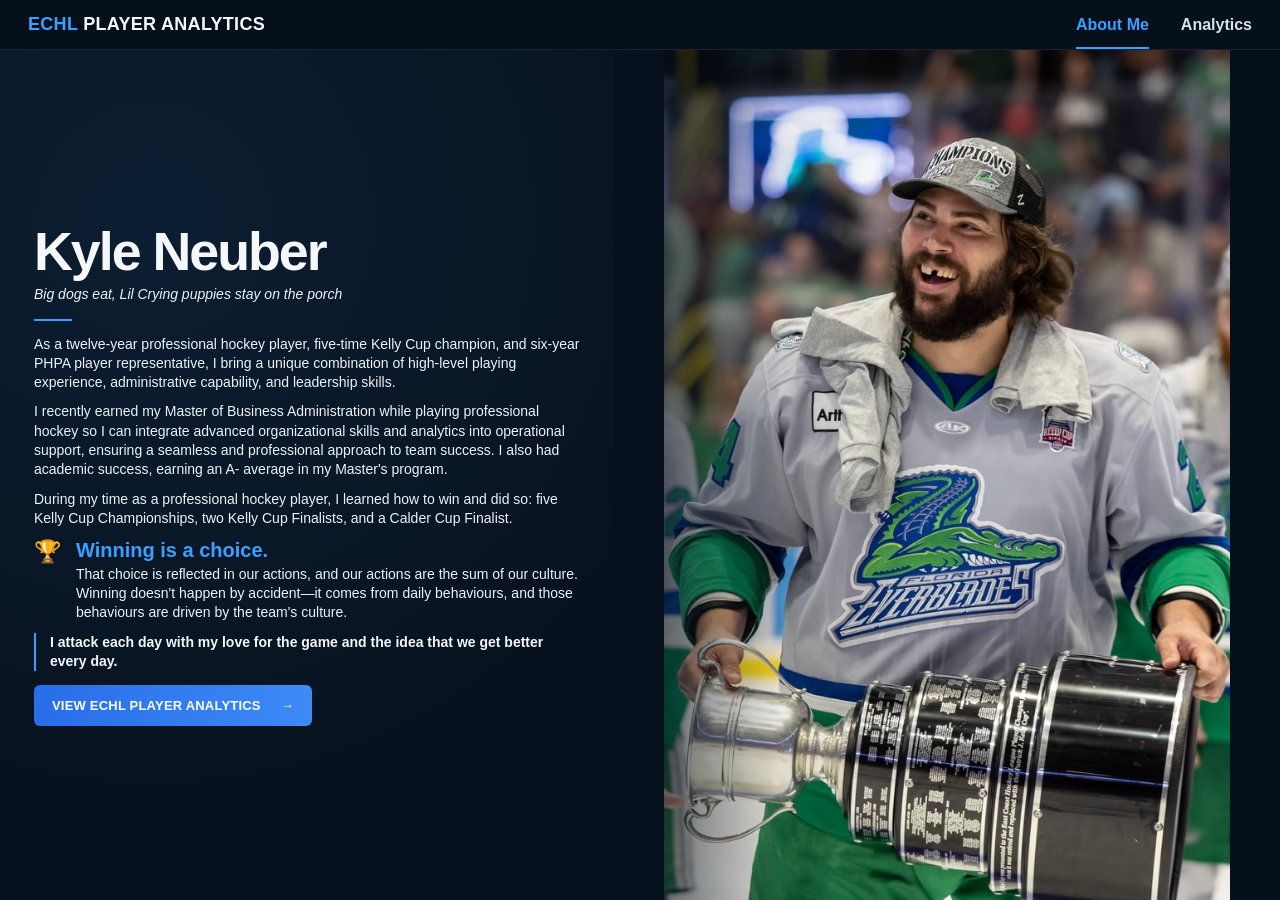
==== index.html @ 5680060b "Add files via upload" ====
<!doctype html>
<html lang="en">
<head>
  <meta charset="utf-8">
  <meta name="viewport" content="width=device-width,initial-scale=1">
  <meta name="description" content="Kyle Neuber — professional hockey player, leader, MBA graduate, and hockey analytics portfolio.">
  <title>Kyle Neuber | Hockey Analytics</title>
  <link rel="stylesheet" href="./style.css?v=6">
</head>
<body class="home-body">
  <header class="home-nav">
    <a class="brand" href="./index.html">ECHL <span>PLAYER ANALYTICS</span></a>
    <nav class="top-nav">
      <a class="active" href="./index.html">About Me</a>
      <a href="./analytics.html">Analytics</a>
    </nav>
  </header>

  <main class="about-hero">
    <section class="about-copy">
      <h1>Kyle Neuber</h1>
      <p class="motto">Big dogs eat, Lil Crying puppies stay on the porch</p>
      <div class="accent-rule"></div>

      <p>As a twelve-year professional hockey player, five-time Kelly Cup champion, and six-year PHPA player representative, I bring a unique combination of high-level playing experience, administrative capability, and leadership skills.</p>

      <p>I recently earned my Master of Business Administration while playing professional hockey so I can integrate advanced organizational skills and analytics into operational support, ensuring a seamless and professional approach to team success. I also had academic success, earning an A- average in my Master's program.</p>

      <p>During my time as a professional hockey player, I learned how to win and did so: five Kelly Cup Championships, two Kelly Cup Finalists, and a Calder Cup Finalist.</p>

      <div class="winning-block">
        <div class="trophy-icon">🏆</div>
        <div>
          <h2>Winning is a choice.</h2>
          <p>That choice is reflected in our actions, and our actions are the sum of our culture. Winning doesn't happen by accident—it comes from daily behaviours, and those behaviours are driven by the team's culture.</p>
        </div>
      </div>

      <blockquote>I attack each day with my love for the game and the idea that we get better every day.</blockquote>

      <a class="cta" href="./analytics.html">VIEW ECHL PLAYER ANALYTICS <span>→</span></a>
    </section>

    <section class="about-photo" aria-label="Kyle Neuber holding the Kelly Cup">
      <img src="./kyle-kelly-cup.jpg?v=4" alt="Kyle Neuber holding the Kelly Cup after a championship">
    </section>
  </main>
</body>
</html>
---- style.css ----
:root{
  --bg:#07111d;
  --bg2:#0a1422;
  --card:#111c2c;
  --card2:#0c1725;
  --line:#22344b;
  --text:#f5f7fb;
  --muted:#a9b6c7;
  --accent:#3aa0ff;
  --accent2:#286de9;
}
*{box-sizing:border-box}
html{scroll-behavior:smooth}
body{
  margin:0;
  background:linear-gradient(180deg,#06101b,#0b1421);
  color:var(--text);
  font-family:Inter,Segoe UI,Arial,sans-serif;
}
a{color:inherit}
.brand{font-weight:900;letter-spacing:.3px;text-decoration:none;color:var(--accent);font-size:18px}
.brand span{color:var(--text)}
.top-nav{display:flex;gap:32px}
.top-nav a{color:#d8e0eb;text-decoration:none;font-weight:700;padding:20px 0 16px;border-bottom:2px solid transparent}
.top-nav a.active,.top-nav a:hover{color:var(--accent);border-color:var(--accent)}
.home-nav{
  height:58px;padding:0 30px;display:flex;align-items:center;justify-content:space-between;
  border-bottom:1px solid rgba(255,255,255,.08);background:#06101b;position:relative;z-index:5
}

/* ABOUT / LANDING PAGE */
.home-body{min-height:100vh;background:#06101b}
.about-hero{
  min-height:calc(100vh - 58px);
  display:grid;grid-template-columns:minmax(430px,46%) minmax(0,54%);
  background:radial-gradient(circle at 12% 20%,#0c1e32 0,#07111d 48%,#06101b 100%);
}
.about-copy{
  padding:58px 38px 40px 38px;max-width:600px;align-self:center;
  position:relative;z-index:2
}
.about-copy h1{font-size:clamp(48px,6vw,74px);line-height:.95;margin:0 0 14px;letter-spacing:-2px}
.motto{margin:0;color:#c3cad5;font-style:italic;font-size:20px}
.accent-rule{width:38px;height:2px;background:var(--accent);margin:24px 0}
.about-copy>p{font-size:16px;line-height:1.55;color:#eef2f8;margin:0 0 18px}
.winning-block{display:grid;grid-template-columns:40px 1fr;gap:14px;margin:20px 0}
.trophy-icon{font-size:28px;color:var(--accent)}
.winning-block h2{margin:0 0 6px;color:var(--accent);font-size:24px}
.winning-block p{margin:0;color:#eef2f8;line-height:1.5}
blockquote{
  margin:20px 0 24px;padding:0 0 0 14px;border-left:2px solid var(--accent);
  font-size:17px;font-weight:800;line-height:1.5
}
.cta{
  display:inline-flex;align-items:center;gap:20px;text-decoration:none;background:linear-gradient(90deg,var(--accent2),#3d8af7);
  color:white;font-weight:900;padding:17px 22px;border-radius:6px;letter-spacing:.2px
}
.cta:hover{filter:brightness(1.08)}
.about-photo{position:relative;min-height:calc(100vh - 58px);overflow:hidden}
.about-photo:before{
  content:"";position:absolute;inset:0;z-index:1;
  background:linear-gradient(90deg,#07111d 0%,rgba(7,17,29,.58) 8%,rgba(7,17,29,.08) 25%,rgba(7,17,29,0) 48%)
}
.about-photo img{
  width:100%;height:100%;object-fit:cover;object-position:center 27%;display:block;
}

/* ANALYTICS PAGE */
.wrap{max-width:1180px;margin:auto;padding:26px 20px 70px}
.analytics-wrap{padding-top:0}
.site-header.compact{
  margin:0 -20px 22px;padding:0 20px;height:58px;display:flex;align-items:center;justify-content:space-between;
  border-bottom:1px solid rgba(255,255,255,.08)
}
.page-title{display:flex;justify-content:space-between;gap:24px;align-items:flex-end;margin-bottom:16px}
.page-title h1{font-size:42px;margin:4px 0 6px}
.back-link{color:var(--muted);text-decoration:none}
.eyebrow{font-size:12px;font-weight:900;letter-spacing:1.6px;color:var(--accent);margin:0}
.sub,.note,.chart-note{color:var(--muted)}
.card{background:rgba(17,28,44,.96);border:1px solid var(--line);border-radius:12px;padding:18px;margin:14px 0}
.controls{display:flex;gap:16px}
.controls label{font-size:11px;font-weight:900;color:var(--muted);display:flex;flex-direction:column;gap:7px}
.player-search{flex:1}
select,input{background:#081321;border:1px solid #31465f;color:white;border-radius:7px;padding:11px 12px;font-size:16px;width:100%}
.hero{display:flex;justify-content:space-between;align-items:center;gap:25px}
.hero h2{font-size:34px;margin:5px 0}
.stats{display:grid;grid-template-columns:repeat(5,minmax(90px,1fr));gap:10px}
.stats div{background:#0b1625;border:1px solid var(--line);padding:12px;border-radius:8px}
.stats span{display:block;color:var(--muted);font-size:10px;font-weight:900}
.stats strong{font-size:21px}
.section-head{display:flex;justify-content:space-between;align-items:end;gap:20px}
.section-head h3{font-size:22px;margin:4px 0}
.chart-wrap{height:390px;margin-top:18px}
.chart-note{font-size:12px}
.table-wrap{overflow:auto;margin-top:14px}
table{width:100%;border-collapse:collapse;min-width:760px}
th,td{padding:10px 12px;border-bottom:1px solid var(--line);text-align:left}
th{color:var(--muted);font-size:11px;text-transform:uppercase;letter-spacing:.7px}
td:nth-child(n+3){font-variant-numeric:tabular-nums}
.category-start td{border-top:2px solid #3b4f69}
.pct{display:flex;align-items:center;gap:9px}
.bar{width:95px;height:7px;background:#243247;border-radius:99px;overflow:hidden}
.bar i{display:block;height:100%;background:var(--accent)}
.info-grid{display:grid;grid-template-columns:minmax(220px,.7fr) minmax(0,1.8fr);gap:28px}
.info-copy p{margin:0 0 12px;line-height:1.55;color:var(--muted)}
.info-copy strong{color:var(--text)}
footer{display:flex;justify-content:space-between;color:#71839b;font-size:12px;padding:18px 4px}

@media(max-width:900px){
  .about-hero{grid-template-columns:1fr}
  .about-copy{max-width:none;padding:42px 24px 36px}
  .about-photo{min-height:70vh}
  .about-photo:before{background:linear-gradient(180deg,#07111d 0%,rgba(7,17,29,.25) 18%,rgba(7,17,29,0) 50%)}
}
@media(max-width:760px){
  .home-nav{padding:0 18px}
  .top-nav{gap:18px}
  .brand{font-size:15px}
  .about-copy h1{font-size:48px}
  .motto{font-size:17px}
  .page-title,.hero{display:block}
  .stats{grid-template-columns:repeat(2,1fr);margin-top:18px}
  .controls{flex-direction:column}
  .section-head{display:block}
  .chart-wrap{height:470px}
  .info-grid{grid-template-columns:1fr}
}

/* v4 */
img{max-width:100%}.about-copy p{overflow-wrap:anywhere}


/* v5 — compact one-screen About page */
@media (min-width: 901px) and (min-height: 700px) {
  .home-nav{
    height:50px;
    padding:0 28px;
  }
  .home-nav .top-nav a{
    padding:16px 0 13px;
  }
  .about-hero{
    height:calc(100vh - 50px);
    min-height:0;
    grid-template-columns:minmax(500px,48%) minmax(0,52%);
    overflow:hidden;
  }
  .about-copy{
    padding:24px 34px 22px;
    max-width:680px;
    align-self:center;
  }
  .about-copy h1{
    font-size:clamp(44px,4.2vw,62px);
    margin-bottom:8px;
  }
  .motto{
    font-size:16px;
  }
  .accent-rule{
    margin:14px 0;
  }
  .about-copy>p{
    font-size:14px;
    line-height:1.38;
    margin-bottom:10px;
  }
  .winning-block{
    grid-template-columns:32px 1fr;
    gap:10px;
    margin:11px 0;
  }
  .trophy-icon{
    font-size:22px;
  }
  .winning-block h2{
    font-size:20px;
    margin-bottom:3px;
  }
  .winning-block p{
    font-size:14px;
    line-height:1.35;
  }
  blockquote{
    margin:11px 0 14px;
    font-size:14px;
    line-height:1.35;
  }
  .cta{
    padding:13px 18px;
    font-size:13px;
  }
  .about-photo{
    min-height:0;
    height:100%;
  }
  .about-photo img{
    height:100%;
    object-position:center 28%;
  }
}

/* v6 — show the full championship photo on the About page */
@media (min-width: 901px) {
  .about-photo{
    display:flex;
    align-items:center;
    justify-content:center;
    background:#06101b;
  }
  .about-photo img{
    width:100%;
    height:100%;
    object-fit:contain;
    object-position:center center;
  }
  .about-photo:before{
    pointer-events:none;
  }
}
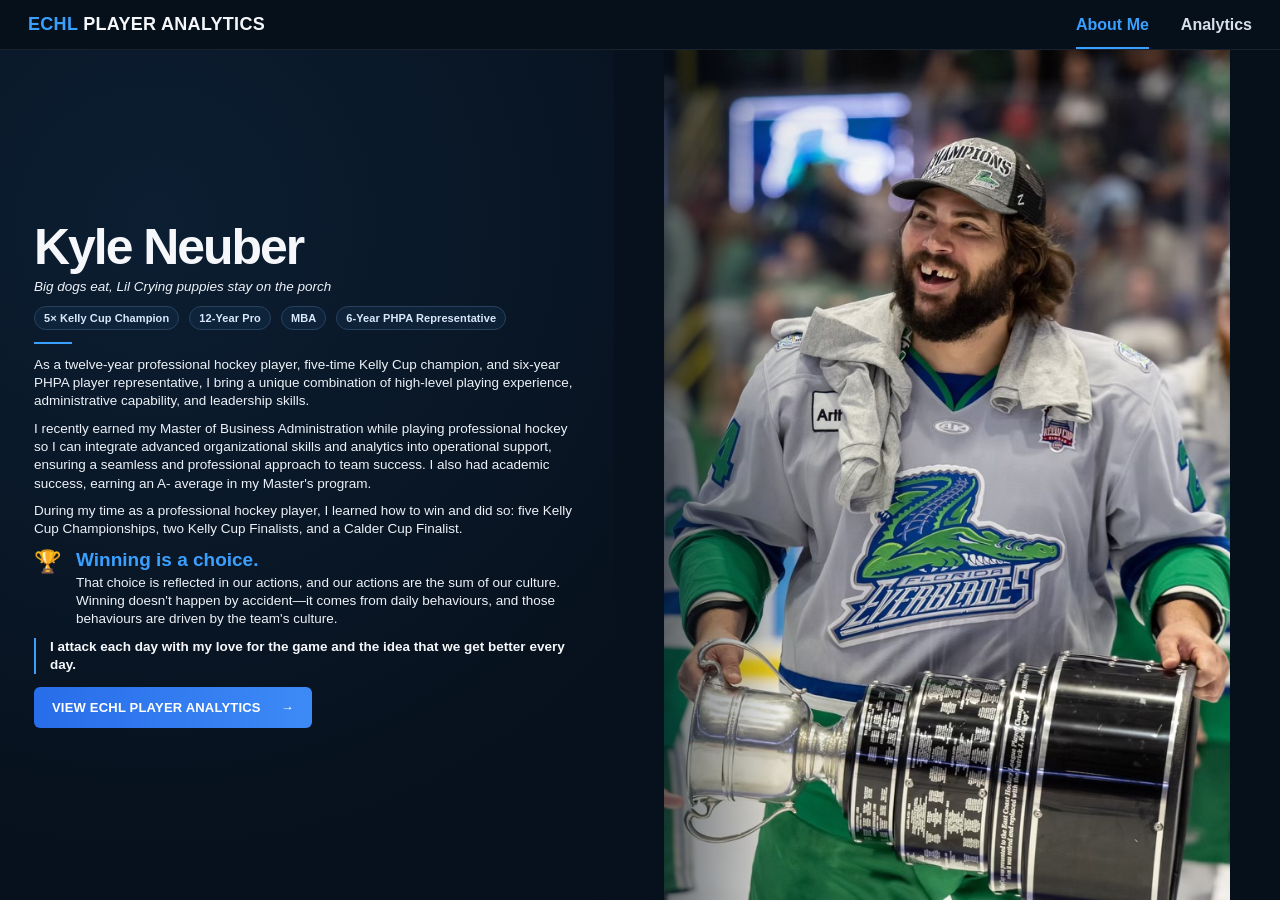
==== commit f32746a9: "Add files via upload" ====
--- a/index.html
+++ b/index.html
@@ -5,7 +5,7 @@
   <meta name="viewport" content="width=device-width,initial-scale=1">
   <meta name="description" content="Kyle Neuber — professional hockey player, leader, MBA graduate, and hockey analytics portfolio.">
   <title>Kyle Neuber | Hockey Analytics</title>
-  <link rel="stylesheet" href="./style.css?v=6">
+  <link rel="stylesheet" href="./style.css?v=7">
 </head>
 <body class="home-body">
   <header class="home-nav">
@@ -20,6 +20,13 @@
     <section class="about-copy">
       <h1>Kyle Neuber</h1>
       <p class="motto">Big dogs eat, Lil Crying puppies stay on the porch</p>
+
+      <div class="achievement-strip">
+        <span>5× Kelly Cup Champion</span>
+        <span>12-Year Pro</span>
+        <span>MBA</span>
+        <span>6-Year PHPA Representative</span>
+      </div>
       <div class="accent-rule"></div>
 
       <p>As a twelve-year professional hockey player, five-time Kelly Cup champion, and six-year PHPA player representative, I bring a unique combination of high-level playing experience, administrative capability, and leadership skills.</p>
--- a/style.css
+++ b/style.css
@@ -219,3 +219,64 @@
     pointer-events:none;
   }
 }
+
+/* v7 — About page typography polish and achievement strip */
+.achievement-strip{
+  display:flex;
+  flex-wrap:wrap;
+  gap:8px 10px;
+  margin:10px 0 2px;
+}
+.achievement-strip span{
+  display:inline-flex;
+  align-items:center;
+  min-height:28px;
+  padding:6px 10px;
+  border:1px solid #28415e;
+  border-radius:999px;
+  background:rgba(20,48,76,.42);
+  color:#d9e9fb;
+  font-size:12px;
+  font-weight:800;
+  letter-spacing:.1px;
+}
+@media (min-width: 901px) and (min-height: 700px){
+  .about-copy h1{
+    font-size:clamp(40px,3.9vw,56px);
+    margin-bottom:7px;
+  }
+  .motto{
+    font-size:15px;
+  }
+  .achievement-strip{
+    margin:9px 0 1px;
+  }
+  .achievement-strip span{
+    min-height:24px;
+    padding:5px 9px;
+    font-size:11px;
+  }
+  .accent-rule{
+    margin:12px 0;
+  }
+  .about-copy>p{
+    font-size:13.5px;
+    line-height:1.36;
+    margin-bottom:9px;
+  }
+  .winning-block{
+    margin:10px 0;
+  }
+  .winning-block h2{
+    font-size:19px;
+  }
+  .winning-block p{
+    font-size:13.5px;
+    line-height:1.34;
+  }
+  blockquote{
+    margin:10px 0 13px;
+    font-size:13.5px;
+    line-height:1.34;
+  }
+}
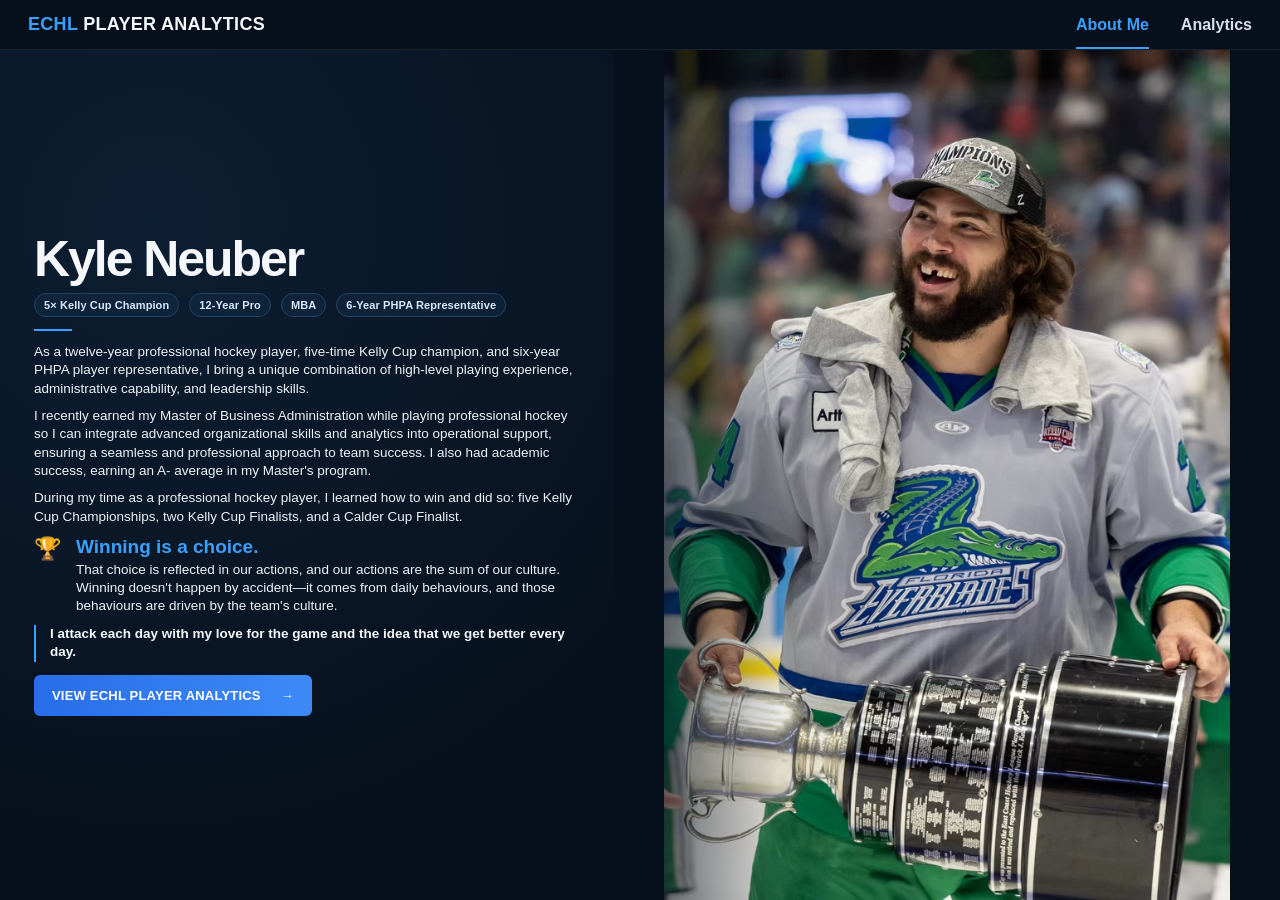
==== commit 2e9bf57a: "Add files via upload" ====
--- a/index.html
+++ b/index.html
@@ -19,9 +19,7 @@
   <main class="about-hero">
     <section class="about-copy">
       <h1>Kyle Neuber</h1>
-      <p class="motto">Big dogs eat, Lil Crying puppies stay on the porch</p>
-
-      <div class="achievement-strip">
+<div class="achievement-strip">
         <span>5× Kelly Cup Champion</span>
         <span>12-Year Pro</span>
         <span>MBA</span>
--- a/style.css
+++ b/style.css
@@ -280,3 +280,128 @@
     line-height:1.34;
   }
 }
+
+/* v8 — traditional season stats */
+.season-stats strong{font-variant-numeric:tabular-nums}.season-stats div{min-width:86px}
+
+/* v9 — ordered report + quick profile polish */
+.season-stats{
+  align-items:stretch;
+}
+.season-stats div{
+  text-align:center;
+}
+
+/* v10 — five-metric percentile snapshot */
+.chart-wrap{height:330px}
+@media(max-width:760px){.chart-wrap{height:380px}}
+
+/* v11 — square percentile cards + global player search */
+.percentile-grid{
+  display:grid;
+  grid-template-columns:repeat(5,minmax(120px,1fr));
+  gap:18px;
+  padding:18px 4px 10px;
+}
+.percentile-card{
+  min-width:0;
+  text-align:center;
+}
+.percentile-card-label{
+  min-height:42px;
+  display:flex;
+  align-items:flex-end;
+  justify-content:center;
+  padding:0 4px 9px;
+  color:#dbe6f4;
+  font-size:15px;
+  font-weight:700;
+}
+.percentile-card-box{
+  aspect-ratio:1/1;
+  max-width:155px;
+  margin:0 auto;
+  display:flex;
+  align-items:center;
+  justify-content:center;
+  border-radius:9px;
+  border:1px solid #315476;
+  background:#1d5d8d;
+  box-shadow:inset 0 0 0 1px rgba(255,255,255,.03);
+  color:#fff;
+  font-size:clamp(32px,3.2vw,52px);
+  font-weight:900;
+  letter-spacing:-1.5px;
+  font-variant-numeric:tabular-nums;
+}
+@media(max-width:900px){
+  .percentile-grid{grid-template-columns:repeat(3,1fr)}
+}
+@media(max-width:560px){
+  .percentile-grid{grid-template-columns:repeat(2,1fr);gap:12px}
+  .percentile-card-label{font-size:13px}
+}
+
+/* v12 — force square percentile card layout */
+#profileChart,.chart-wrap{display:none!important}
+.percentile-grid{
+  display:grid!important;
+  grid-template-columns:repeat(5,minmax(120px,1fr));
+  gap:18px;
+  padding:20px 4px 12px;
+}
+.percentile-card{text-align:center}
+.percentile-card-label{
+  min-height:38px;
+  display:flex;
+  align-items:flex-end;
+  justify-content:center;
+  padding-bottom:9px;
+  font-size:15px;
+  font-weight:800;
+  color:#dbe6f4;
+}
+.percentile-card-box{
+  width:min(100%,150px);
+  aspect-ratio:1/1;
+  margin:0 auto;
+  display:flex;
+  align-items:center;
+  justify-content:center;
+  border-radius:10px;
+  background:#1d5d8d;
+  border:1px solid #3b6d95;
+  color:#fff;
+  font-size:46px;
+  font-weight:900;
+}
+@media(max-width:900px){.percentile-grid{grid-template-columns:repeat(3,1fr)}}
+@media(max-width:560px){.percentile-grid{grid-template-columns:repeat(2,1fr)}}
+
+/* v13 — seven-metric player impact snapshot */
+.percentile-grid{
+  grid-template-columns:repeat(7,minmax(105px,1fr))!important;
+  gap:14px!important;
+}
+.percentile-card-box{
+  max-width:135px;
+}
+.percentile-card-label{
+  font-size:14px;
+}
+@media(max-width:1100px){
+  .percentile-grid{grid-template-columns:repeat(4,1fr)!important}
+}
+@media(max-width:760px){
+  .percentile-grid{grid-template-columns:repeat(2,1fr)!important}
+}
+
+/* v14 — percentile performance colors */
+.percentile-card-box.below-midpoint{
+  background:#7b3138;
+  border-color:#a9575e;
+}
+.percentile-card-box.at-or-above-midpoint{
+  background:#1d5d8d;
+  border-color:#3b6d95;
+}
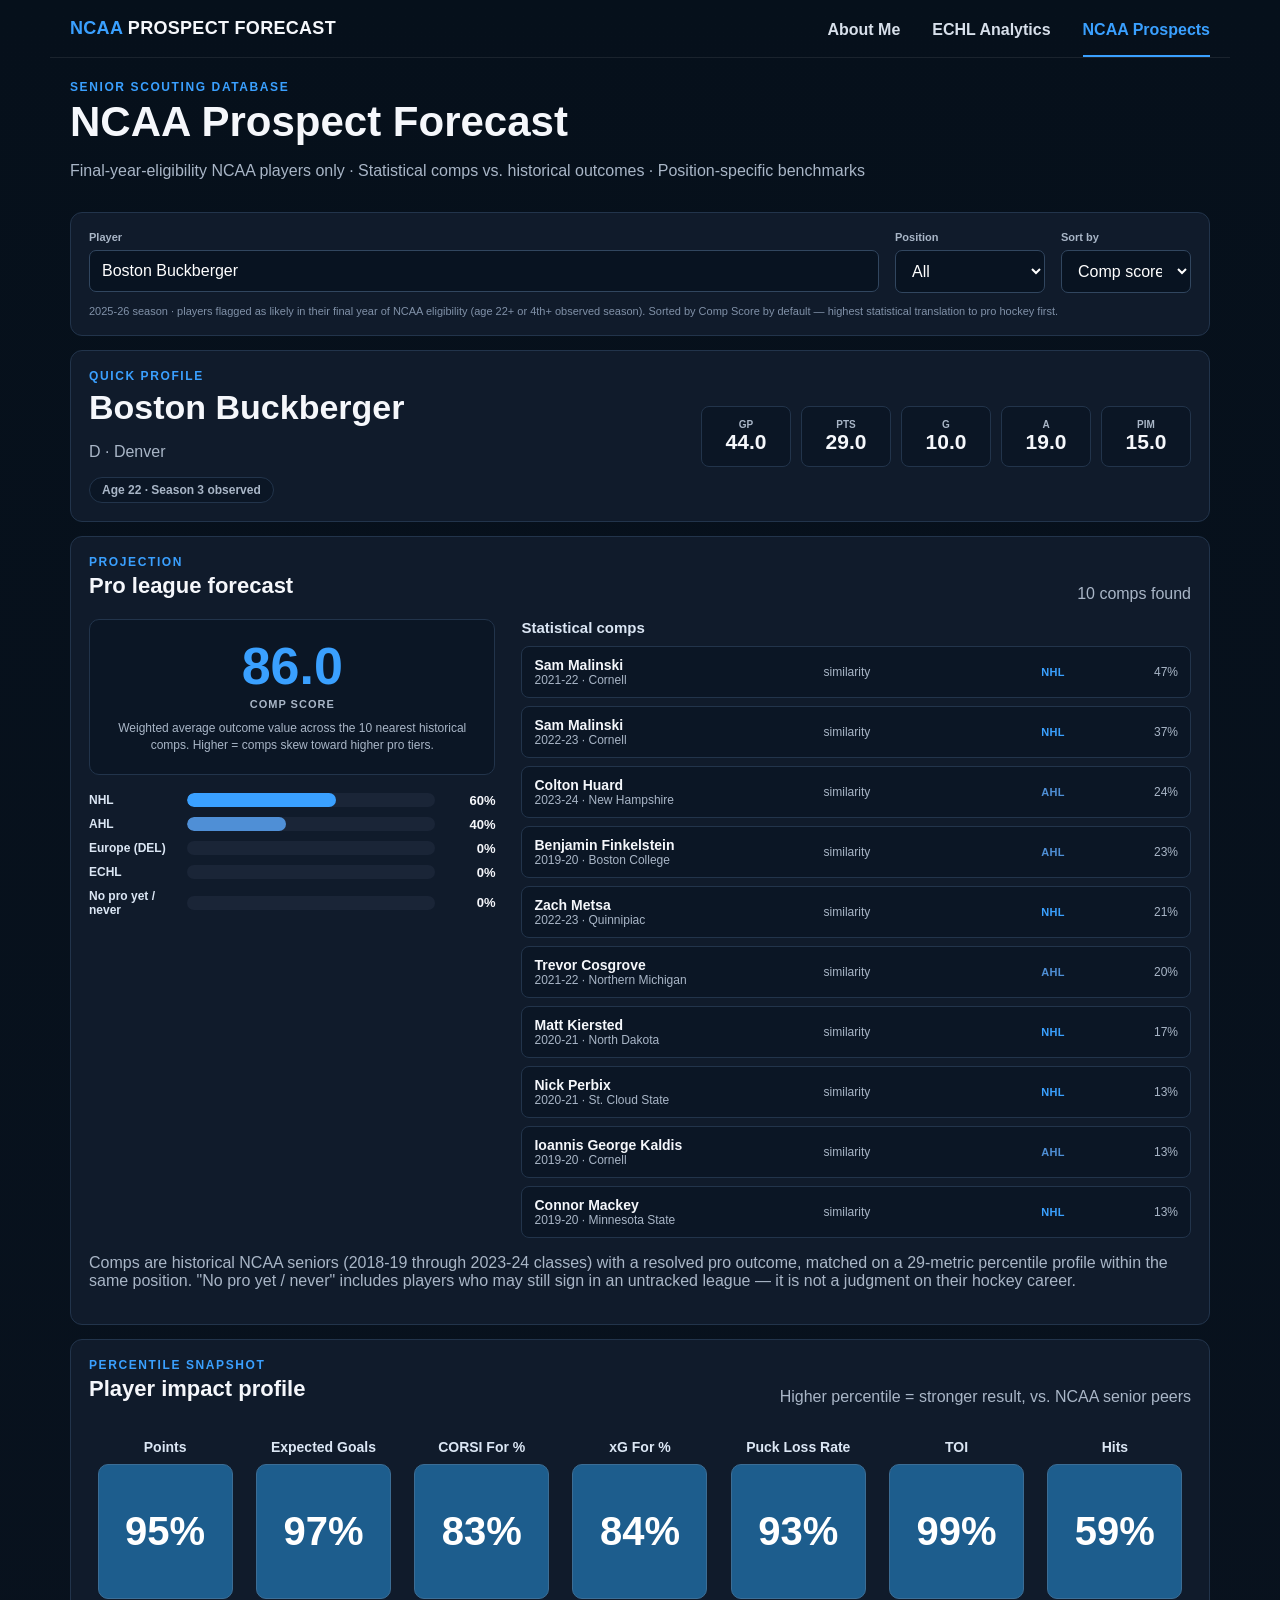
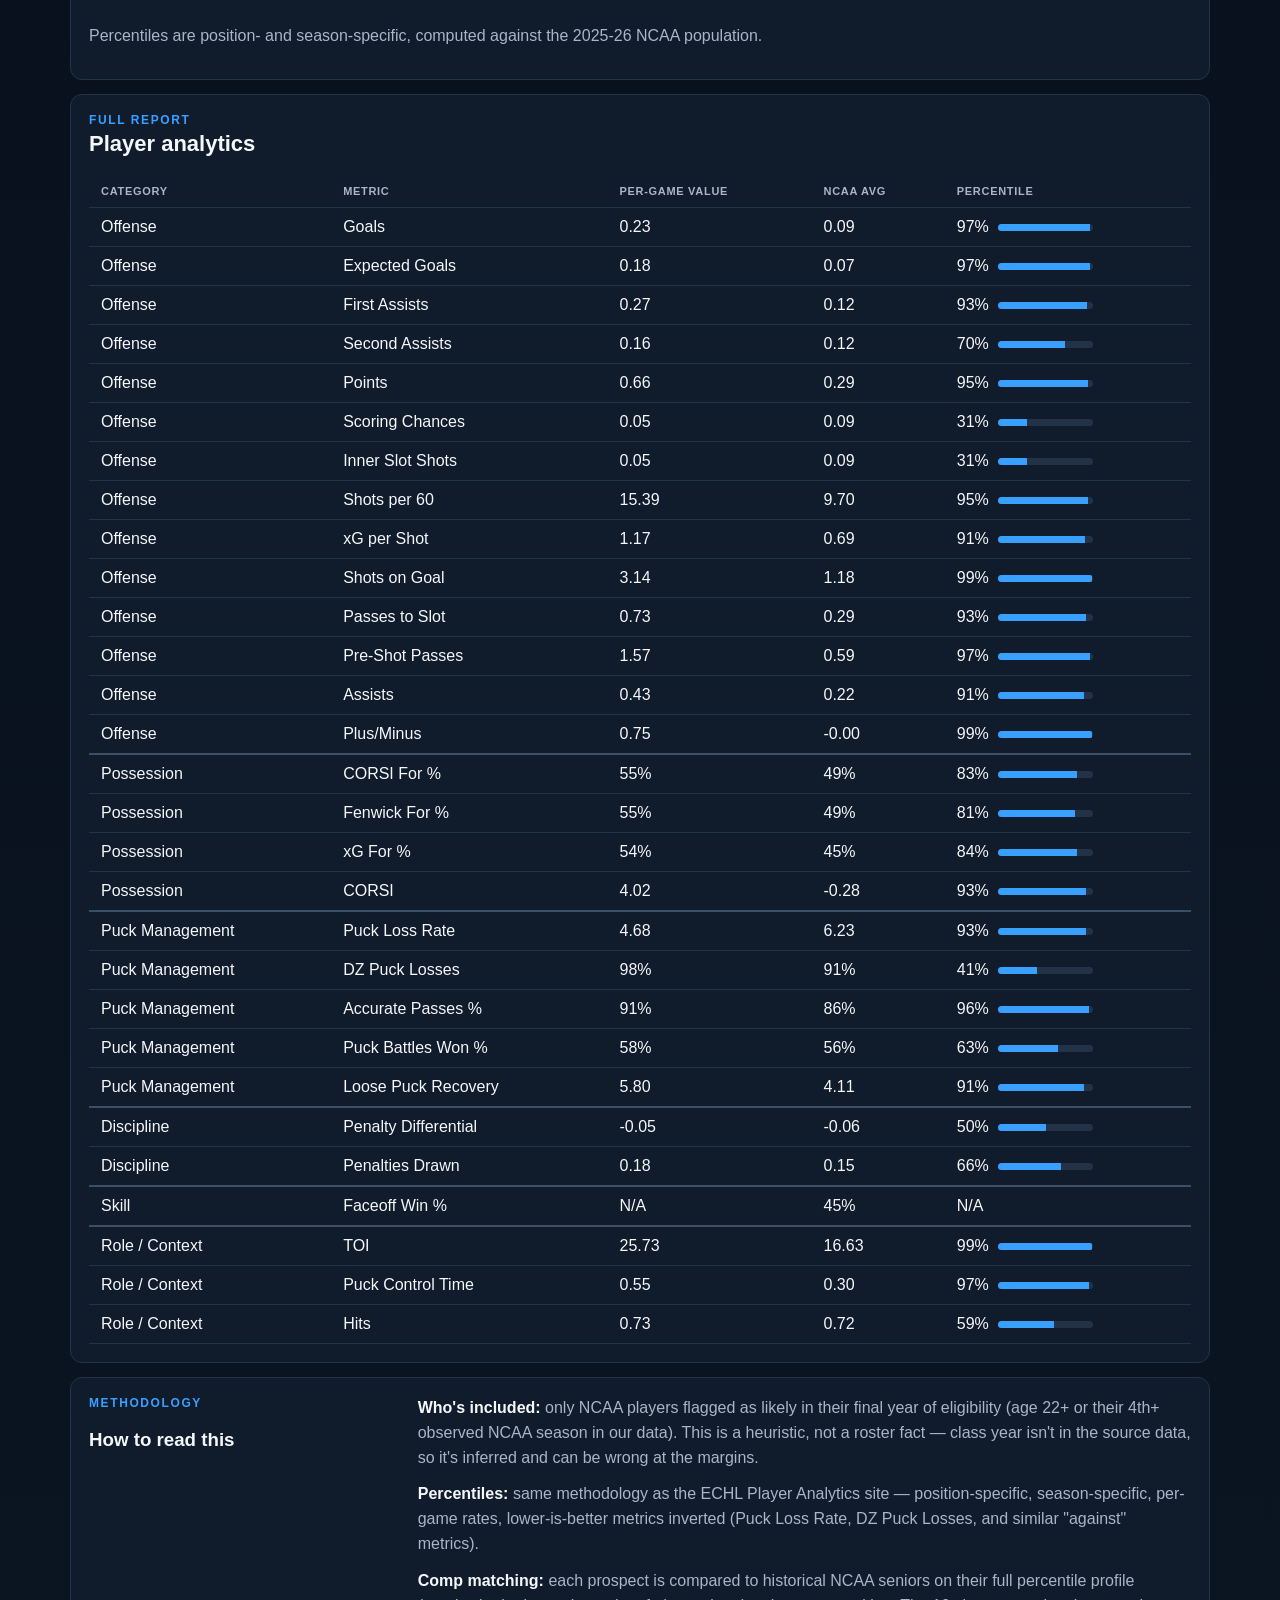
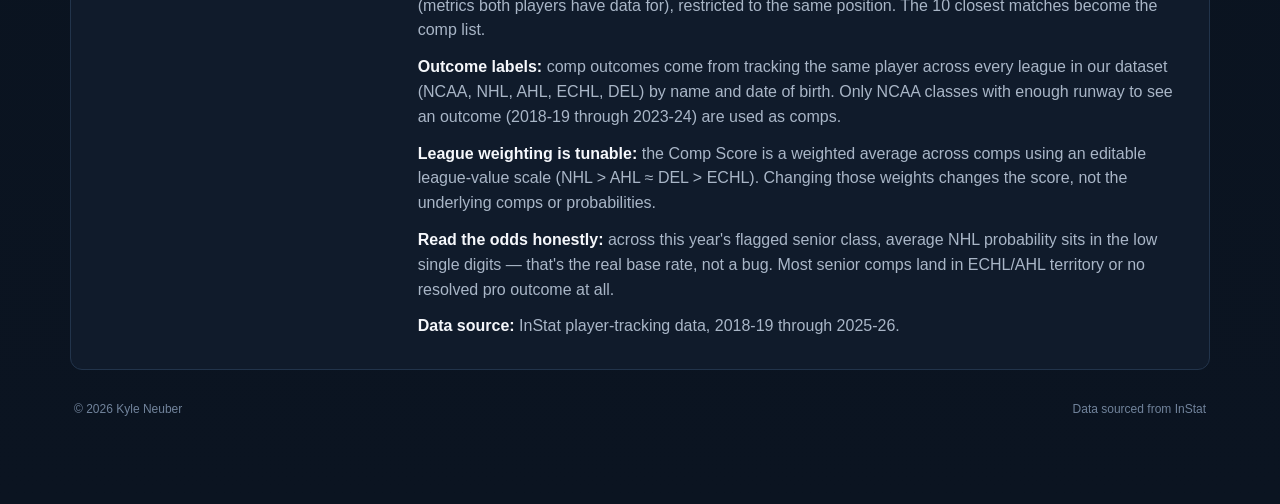
==== commit 67b1b2b2: "Add files via upload" ====
--- a/index.html
+++ b/index.html
@@ -3,52 +3,127 @@
 <head>
   <meta charset="utf-8">
   <meta name="viewport" content="width=device-width,initial-scale=1">
-  <meta name="description" content="Kyle Neuber — professional hockey player, leader, MBA graduate, and hockey analytics portfolio.">
-  <title>Kyle Neuber | Hockey Analytics</title>
-  <link rel="stylesheet" href="./style.css?v=7">
+  <meta name="description" content="NCAA senior prospect forecasting — statistical comps and pro-league probability against historical outcomes.">
+  <title>NCAA Prospect Forecast</title>
+  <link rel="stylesheet" href="./style.css?v=27">
 </head>
-<body class="home-body">
-  <header class="home-nav">
-    <a class="brand" href="./index.html">ECHL <span>PLAYER ANALYTICS</span></a>
-    <nav class="top-nav">
-      <a class="active" href="./index.html">About Me</a>
-      <a href="./analytics.html">Analytics</a>
-    </nav>
-  </header>
+<body>
+  <main class="wrap analytics-wrap">
+    <header class="site-header compact">
+      <a class="brand" href="../index.html">NCAA <span>PROSPECT FORECAST</span></a>
+      <nav class="top-nav">
+        <a href="../index.html">About Me</a>
+        <a href="../analytics.html">ECHL Analytics</a>
+        <a class="active" href="./index.html">NCAA Prospects</a>
+      </nav>
+    </header>
 
-  <main class="about-hero">
-    <section class="about-copy">
-      <h1>Kyle Neuber</h1>
-<div class="achievement-strip">
-        <span>5× Kelly Cup Champion</span>
-        <span>12-Year Pro</span>
-        <span>MBA</span>
-        <span>6-Year PHPA Representative</span>
+    <section class="page-title">
+      <div>
+        <p class="eyebrow">SENIOR SCOUTING DATABASE</p>
+        <h1>NCAA Prospect Forecast</h1>
+        <p class="sub">Final-year-eligibility NCAA players only · Statistical comps vs. historical outcomes · Position-specific benchmarks</p>
       </div>
-      <div class="accent-rule"></div>
+    </section>
 
-      <p>As a twelve-year professional hockey player, five-time Kelly Cup champion, and six-year PHPA player representative, I bring a unique combination of high-level playing experience, administrative capability, and leadership skills.</p>
+    <section class="controls card" id="controls">
+      <label class="player-search">Player
+        <input id="player" list="players" placeholder="Search prospect" autocomplete="off">
+        <datalist id="players"></datalist>
+      </label>
+      <label>Position
+        <select id="position">
+          <option value="All">All</option>
+          <option value="F">Forwards</option>
+          <option value="D">Defensemen</option>
+        </select>
+      </label>
+      <label>Sort by
+        <select id="sortMode">
+          <option value="score">Comp score</option>
+          <option value="name">Name</option>
+        </select>
+      </label>
+      <div class="filter-hint">2025-26 season · players flagged as likely in their final year of NCAA eligibility (age 22+ or 4th+ observed season). Sorted by Comp Score by default — highest statistical translation to pro hockey first.</div>
+    </section>
 
-      <p>I recently earned my Master of Business Administration while playing professional hockey so I can integrate advanced organizational skills and analytics into operational support, ensuring a seamless and professional approach to team success. I also had academic success, earning an A- average in my Master's program.</p>
+    <section class="hero card">
+      <div>
+        <p class="eyebrow">QUICK PROFILE</p>
+        <h2 id="playerName">Loading…</h2>
+        <p id="playerMeta" class="sub"></p>
+        <span class="badge-age" id="ageBadge"></span>
+      </div>
+      <div class="stats season-stats">
+        <div><span>GP</span><strong id="gp">—</strong></div>
+        <div><span>PTS</span><strong id="pts">—</strong></div>
+        <div><span>G</span><strong id="goals">—</strong></div>
+        <div><span>A</span><strong id="assists">—</strong></div>
+        <div><span>PIM</span><strong id="pim">—</strong></div>
+      </div>
+    </section>
 
-      <p>During my time as a professional hockey player, I learned how to win and did so: five Kelly Cup Championships, two Kelly Cup Finalists, and a Calder Cup Finalist.</p>
-
-      <div class="winning-block">
-        <div class="trophy-icon">🏆</div>
+    <section class="card" id="projectionSection">
+      <div class="section-head">
+        <div><p class="eyebrow">PROJECTION</p><h3>Pro league forecast</h3></div>
+        <span class="note" id="nCompsNote"></span>
+      </div>
+      <div class="projection-grid">
         <div>
-          <h2>Winning is a choice.</h2>
-          <p>That choice is reflected in our actions, and our actions are the sum of our culture. Winning doesn't happen by accident—it comes from daily behaviours, and those behaviours are driven by the team's culture.</p>
+          <div class="score-panel">
+            <div class="score-value" id="scoreValue">—</div>
+            <div class="score-label">Comp Score</div>
+            <div class="score-sub">Weighted average outcome value across the 10 nearest historical comps. Higher = comps skew toward higher pro tiers.</div>
+          </div>
+          <div class="probability-bars" id="probabilityBars"></div>
+        </div>
+        <div class="comps-panel">
+          <h4 style="margin:0 0 10px;font-size:15px;color:#dbe6f4">Statistical comps</h4>
+          <div class="comps-list" id="compsList"></div>
         </div>
       </div>
-
-      <blockquote>I attack each day with my love for the game and the idea that we get better every day.</blockquote>
-
-      <a class="cta" href="./analytics.html">VIEW ECHL PLAYER ANALYTICS <span>→</span></a>
+      <p class="chart-note">Comps are historical NCAA seniors (2018-19 through 2023-24 classes) with a resolved pro outcome, matched on a 29-metric percentile profile within the same position. "No pro yet / never" includes players who may still sign in an untracked league — it is not a judgment on their hockey career.</p>
     </section>
 
-    <section class="about-photo" aria-label="Kyle Neuber holding the Kelly Cup">
-      <img src="./kyle-kelly-cup.jpg?v=4" alt="Kyle Neuber holding the Kelly Cup after a championship">
+    <section class="card">
+      <div class="section-head">
+        <div><p class="eyebrow">PERCENTILE SNAPSHOT</p><h3>Player impact profile</h3></div>
+        <span class="note">Higher percentile = stronger result, vs. NCAA senior peers</span>
+      </div>
+      <div class="percentile-grid" id="profileSnapshot"></div>
+      <p class="chart-note">Percentiles are position- and season-specific, computed against the 2025-26 NCAA population.</p>
     </section>
+
+    <section class="card">
+      <div class="section-head">
+        <div><p class="eyebrow">FULL REPORT</p><h3>Player analytics</h3></div>
+      </div>
+      <div class="table-wrap">
+        <table>
+          <thead><tr><th>Category</th><th>Metric</th><th>Per-game value</th><th>NCAA Avg</th><th>Percentile</th></tr></thead>
+          <tbody id="metrics"></tbody>
+        </table>
+      </div>
+    </section>
+
+    <section class="card info-grid" id="methodology">
+      <div>
+        <p class="eyebrow">METHODOLOGY</p>
+        <h3>How to read this</h3>
+      </div>
+      <div class="info-copy">
+        <p><strong>Who's included:</strong> only NCAA players flagged as likely in their final year of eligibility (age 22+ or their 4th+ observed NCAA season in our data). This is a heuristic, not a roster fact — class year isn't in the source data, so it's inferred and can be wrong at the margins.</p>
+        <p><strong>Percentiles:</strong> same methodology as the ECHL Player Analytics site — position-specific, season-specific, per-game rates, lower-is-better metrics inverted (Puck Loss Rate, DZ Puck Losses, and similar "against" metrics).</p>
+        <p><strong>Comp matching:</strong> each prospect is compared to historical NCAA seniors on their full percentile profile (metrics both players have data for), restricted to the same position. The 10 closest matches become the comp list.</p>
+        <p><strong>Outcome labels:</strong> comp outcomes come from tracking the same player across every league in our dataset (NCAA, NHL, AHL, ECHL, DEL) by name and date of birth. Only NCAA classes with enough runway to see an outcome (2018-19 through 2023-24) are used as comps.</p>
+        <p><strong>League weighting is tunable:</strong> the Comp Score is a weighted average across comps using an editable league-value scale (NHL > AHL ≈ DEL > ECHL). Changing those weights changes the score, not the underlying comps or probabilities.</p>
+        <p><strong>Read the odds honestly:</strong> across this year's flagged senior class, average NHL probability sits in the low single digits — that's the real base rate, not a bug. Most senior comps land in ECHL/AHL territory or no resolved pro outcome at all.</p>
+        <p><strong>Data source:</strong> InStat player-tracking data, 2018-19 through 2025-26.</p>
+      </div>
+    </section>
+
+    <footer><span>© 2026 Kyle Neuber</span><span>Data sourced from InStat</span></footer>
   </main>
+  <script src="./app.js?v=27"></script>
 </body>
 </html>
--- a/style.css
+++ b/style.css
@@ -1,4 +1,3 @@
-
 :root{
   --bg:#07111d;
   --bg2:#0a1422;
@@ -9,6 +8,12 @@
   --muted:#a9b6c7;
   --accent:#3aa0ff;
   --accent2:#286de9;
+
+  --tier-nhl:#3aa0ff;
+  --tier-ahl:#4f8fd6;
+  --tier-del:#2fb8a3;
+  --tier-echl:#7e93ac;
+  --tier-none:#4a5568;
 }
 *{box-sizing:border-box}
 html{scroll-behavior:smooth}
@@ -24,49 +29,7 @@
 .top-nav{display:flex;gap:32px}
 .top-nav a{color:#d8e0eb;text-decoration:none;font-weight:700;padding:20px 0 16px;border-bottom:2px solid transparent}
 .top-nav a.active,.top-nav a:hover{color:var(--accent);border-color:var(--accent)}
-.home-nav{
-  height:58px;padding:0 30px;display:flex;align-items:center;justify-content:space-between;
-  border-bottom:1px solid rgba(255,255,255,.08);background:#06101b;position:relative;z-index:5
-}
 
-/* ABOUT / LANDING PAGE */
-.home-body{min-height:100vh;background:#06101b}
-.about-hero{
-  min-height:calc(100vh - 58px);
-  display:grid;grid-template-columns:minmax(430px,46%) minmax(0,54%);
-  background:radial-gradient(circle at 12% 20%,#0c1e32 0,#07111d 48%,#06101b 100%);
-}
-.about-copy{
-  padding:58px 38px 40px 38px;max-width:600px;align-self:center;
-  position:relative;z-index:2
-}
-.about-copy h1{font-size:clamp(48px,6vw,74px);line-height:.95;margin:0 0 14px;letter-spacing:-2px}
-.motto{margin:0;color:#c3cad5;font-style:italic;font-size:20px}
-.accent-rule{width:38px;height:2px;background:var(--accent);margin:24px 0}
-.about-copy>p{font-size:16px;line-height:1.55;color:#eef2f8;margin:0 0 18px}
-.winning-block{display:grid;grid-template-columns:40px 1fr;gap:14px;margin:20px 0}
-.trophy-icon{font-size:28px;color:var(--accent)}
-.winning-block h2{margin:0 0 6px;color:var(--accent);font-size:24px}
-.winning-block p{margin:0;color:#eef2f8;line-height:1.5}
-blockquote{
-  margin:20px 0 24px;padding:0 0 0 14px;border-left:2px solid var(--accent);
-  font-size:17px;font-weight:800;line-height:1.5
-}
-.cta{
-  display:inline-flex;align-items:center;gap:20px;text-decoration:none;background:linear-gradient(90deg,var(--accent2),#3d8af7);
-  color:white;font-weight:900;padding:17px 22px;border-radius:6px;letter-spacing:.2px
-}
-.cta:hover{filter:brightness(1.08)}
-.about-photo{position:relative;min-height:calc(100vh - 58px);overflow:hidden}
-.about-photo:before{
-  content:"";position:absolute;inset:0;z-index:1;
-  background:linear-gradient(90deg,#07111d 0%,rgba(7,17,29,.58) 8%,rgba(7,17,29,.08) 25%,rgba(7,17,29,0) 48%)
-}
-.about-photo img{
-  width:100%;height:100%;object-fit:cover;object-position:center 27%;display:block;
-}
-
-/* ANALYTICS PAGE */
 .wrap{max-width:1180px;margin:auto;padding:26px 20px 70px}
 .analytics-wrap{padding-top:0}
 .site-header.compact{
@@ -79,20 +42,34 @@
 .eyebrow{font-size:12px;font-weight:900;letter-spacing:1.6px;color:var(--accent);margin:0}
 .sub,.note,.chart-note{color:var(--muted)}
 .card{background:rgba(17,28,44,.96);border:1px solid var(--line);border-radius:12px;padding:18px;margin:14px 0}
-.controls{display:flex;gap:16px}
+.controls{
+  display:grid;
+  grid-template-columns:minmax(280px,1fr) 150px 130px;
+  gap:16px;
+}
 .controls label{font-size:11px;font-weight:900;color:var(--muted);display:flex;flex-direction:column;gap:7px}
-.player-search{flex:1}
 select,input{background:#081321;border:1px solid #31465f;color:white;border-radius:7px;padding:11px 12px;font-size:16px;width:100%}
-.hero{display:flex;justify-content:space-between;align-items:center;gap:25px}
+.filter-hint{grid-column:1/-1;margin-top:-4px;color:#8091a8;font-size:11px}
+
+.hero{display:flex;justify-content:space-between;align-items:center;gap:25px;flex-wrap:wrap}
 .hero h2{font-size:34px;margin:5px 0}
 .stats{display:grid;grid-template-columns:repeat(5,minmax(90px,1fr));gap:10px}
-.stats div{background:#0b1625;border:1px solid var(--line);padding:12px;border-radius:8px}
+.stats div{background:#0b1625;border:1px solid var(--line);padding:12px;border-radius:8px;text-align:center}
 .stats span{display:block;color:var(--muted);font-size:10px;font-weight:900}
-.stats strong{font-size:21px}
-.section-head{display:flex;justify-content:space-between;align-items:end;gap:20px}
+.stats strong{font-size:21px;font-variant-numeric:tabular-nums}
+
+.section-head{display:flex;justify-content:space-between;align-items:end;gap:20px;flex-wrap:wrap}
 .section-head h3{font-size:22px;margin:4px 0}
-.chart-wrap{height:390px;margin-top:18px}
-.chart-note{font-size:12px}
+
+.percentile-grid{display:grid;grid-template-columns:repeat(7,minmax(105px,1fr));gap:14px;padding:20px 4px 12px}
+.percentile-card{text-align:center}
+.percentile-card-label{min-height:38px;display:flex;align-items:flex-end;justify-content:center;padding-bottom:9px;font-size:14px;font-weight:800;color:#dbe6f4}
+.percentile-card-box{width:min(100%,135px);aspect-ratio:1/1;margin:0 auto;display:flex;align-items:center;justify-content:center;border-radius:10px;border:1px solid #3b6d95;color:#fff;font-size:40px;font-weight:900}
+.percentile-card-box.at-or-above-midpoint{background:#1d5d8d}
+.percentile-card-box.below-midpoint{background:#8a4650;border-color:#a65a64}
+@media(max-width:1100px){.percentile-grid{grid-template-columns:repeat(4,1fr)}}
+@media(max-width:760px){.percentile-grid{grid-template-columns:repeat(2,1fr)}}
+
 .table-wrap{overflow:auto;margin-top:14px}
 table{width:100%;border-collapse:collapse;min-width:760px}
 th,td{padding:10px 12px;border-bottom:1px solid var(--line);text-align:left}
@@ -102,306 +79,45 @@
 .pct{display:flex;align-items:center;gap:9px}
 .bar{width:95px;height:7px;background:#243247;border-radius:99px;overflow:hidden}
 .bar i{display:block;height:100%;background:var(--accent)}
+
 .info-grid{display:grid;grid-template-columns:minmax(220px,.7fr) minmax(0,1.8fr);gap:28px}
 .info-copy p{margin:0 0 12px;line-height:1.55;color:var(--muted)}
 .info-copy strong{color:var(--text)}
 footer{display:flex;justify-content:space-between;color:#71839b;font-size:12px;padding:18px 4px}
 
-@media(max-width:900px){
-  .about-hero{grid-template-columns:1fr}
-  .about-copy{max-width:none;padding:42px 24px 36px}
-  .about-photo{min-height:70vh}
-  .about-photo:before{background:linear-gradient(180deg,#07111d 0%,rgba(7,17,29,.25) 18%,rgba(7,17,29,0) 50%)}
+/* ---- Projection panel ---- */
+.projection-grid{display:grid;grid-template-columns:minmax(260px,.85fr) minmax(0,1.4fr);gap:26px;margin-top:16px}
+@media(max-width:900px){.projection-grid{grid-template-columns:1fr}}
+
+.score-panel{background:#0b1625;border:1px solid var(--line);border-radius:10px;padding:20px;text-align:center;margin-bottom:18px}
+.score-value{font-size:52px;font-weight:900;color:var(--accent);line-height:1}
+.score-label{color:var(--muted);font-size:11px;font-weight:900;letter-spacing:1px;text-transform:uppercase;margin-top:6px}
+.score-sub{color:var(--muted);font-size:12px;margin-top:10px;line-height:1.4}
+
+.prob-row{display:grid;grid-template-columns:88px 1fr 50px;align-items:center;gap:10px;margin:9px 0}
+.prob-label{font-size:12px;font-weight:800;color:#dbe6f4}
+.prob-track{height:14px;background:#1a2537;border-radius:99px;overflow:hidden}
+.prob-fill{height:100%;border-radius:99px}
+.prob-pct{font-size:13px;font-weight:800;text-align:right;font-variant-numeric:tabular-nums}
+
+.comps-list{display:flex;flex-direction:column;gap:8px}
+.comp-row{display:grid;grid-template-columns:1.6fr 1fr 90px 70px;gap:10px;align-items:center;background:#0b1625;border:1px solid var(--line);border-radius:8px;padding:10px 12px}
+.comp-name{font-weight:800;font-size:14px}
+.comp-meta{color:var(--muted);font-size:12px}
+.comp-outcome{font-size:11px;font-weight:900;text-align:center;padding:5px 8px;border-radius:99px;letter-spacing:.3px}
+.comp-sim{font-size:12px;color:var(--muted);text-align:right}
+@media(max-width:640px){
+  .comp-row{grid-template-columns:1fr;text-align:left}
+  .comp-sim{text-align:left}
 }
+
+.badge-age{display:inline-flex;gap:6px;align-items:center;background:#0b1625;border:1px solid var(--line);border-radius:99px;padding:5px 12px;font-size:12px;color:var(--muted);font-weight:700}
+
 @media(max-width:760px){
-  .home-nav{padding:0 18px}
-  .top-nav{gap:18px}
-  .brand{font-size:15px}
-  .about-copy h1{font-size:48px}
-  .motto{font-size:17px}
-  .page-title,.hero{display:block}
+  .controls{grid-template-columns:1fr}
+  .page-title{display:block}
+  .hero{display:block}
   .stats{grid-template-columns:repeat(2,1fr);margin-top:18px}
-  .controls{flex-direction:column}
   .section-head{display:block}
-  .chart-wrap{height:470px}
   .info-grid{grid-template-columns:1fr}
 }
-
-/* v4 */
-img{max-width:100%}.about-copy p{overflow-wrap:anywhere}
-
-
-/* v5 — compact one-screen About page */
-@media (min-width: 901px) and (min-height: 700px) {
-  .home-nav{
-    height:50px;
-    padding:0 28px;
-  }
-  .home-nav .top-nav a{
-    padding:16px 0 13px;
-  }
-  .about-hero{
-    height:calc(100vh - 50px);
-    min-height:0;
-    grid-template-columns:minmax(500px,48%) minmax(0,52%);
-    overflow:hidden;
-  }
-  .about-copy{
-    padding:24px 34px 22px;
-    max-width:680px;
-    align-self:center;
-  }
-  .about-copy h1{
-    font-size:clamp(44px,4.2vw,62px);
-    margin-bottom:8px;
-  }
-  .motto{
-    font-size:16px;
-  }
-  .accent-rule{
-    margin:14px 0;
-  }
-  .about-copy>p{
-    font-size:14px;
-    line-height:1.38;
-    margin-bottom:10px;
-  }
-  .winning-block{
-    grid-template-columns:32px 1fr;
-    gap:10px;
-    margin:11px 0;
-  }
-  .trophy-icon{
-    font-size:22px;
-  }
-  .winning-block h2{
-    font-size:20px;
-    margin-bottom:3px;
-  }
-  .winning-block p{
-    font-size:14px;
-    line-height:1.35;
-  }
-  blockquote{
-    margin:11px 0 14px;
-    font-size:14px;
-    line-height:1.35;
-  }
-  .cta{
-    padding:13px 18px;
-    font-size:13px;
-  }
-  .about-photo{
-    min-height:0;
-    height:100%;
-  }
-  .about-photo img{
-    height:100%;
-    object-position:center 28%;
-  }
-}
-
-/* v6 — show the full championship photo on the About page */
-@media (min-width: 901px) {
-  .about-photo{
-    display:flex;
-    align-items:center;
-    justify-content:center;
-    background:#06101b;
-  }
-  .about-photo img{
-    width:100%;
-    height:100%;
-    object-fit:contain;
-    object-position:center center;
-  }
-  .about-photo:before{
-    pointer-events:none;
-  }
-}
-
-/* v7 — About page typography polish and achievement strip */
-.achievement-strip{
-  display:flex;
-  flex-wrap:wrap;
-  gap:8px 10px;
-  margin:10px 0 2px;
-}
-.achievement-strip span{
-  display:inline-flex;
-  align-items:center;
-  min-height:28px;
-  padding:6px 10px;
-  border:1px solid #28415e;
-  border-radius:999px;
-  background:rgba(20,48,76,.42);
-  color:#d9e9fb;
-  font-size:12px;
-  font-weight:800;
-  letter-spacing:.1px;
-}
-@media (min-width: 901px) and (min-height: 700px){
-  .about-copy h1{
-    font-size:clamp(40px,3.9vw,56px);
-    margin-bottom:7px;
-  }
-  .motto{
-    font-size:15px;
-  }
-  .achievement-strip{
-    margin:9px 0 1px;
-  }
-  .achievement-strip span{
-    min-height:24px;
-    padding:5px 9px;
-    font-size:11px;
-  }
-  .accent-rule{
-    margin:12px 0;
-  }
-  .about-copy>p{
-    font-size:13.5px;
-    line-height:1.36;
-    margin-bottom:9px;
-  }
-  .winning-block{
-    margin:10px 0;
-  }
-  .winning-block h2{
-    font-size:19px;
-  }
-  .winning-block p{
-    font-size:13.5px;
-    line-height:1.34;
-  }
-  blockquote{
-    margin:10px 0 13px;
-    font-size:13.5px;
-    line-height:1.34;
-  }
-}
-
-/* v8 — traditional season stats */
-.season-stats strong{font-variant-numeric:tabular-nums}.season-stats div{min-width:86px}
-
-/* v9 — ordered report + quick profile polish */
-.season-stats{
-  align-items:stretch;
-}
-.season-stats div{
-  text-align:center;
-}
-
-/* v10 — five-metric percentile snapshot */
-.chart-wrap{height:330px}
-@media(max-width:760px){.chart-wrap{height:380px}}
-
-/* v11 — square percentile cards + global player search */
-.percentile-grid{
-  display:grid;
-  grid-template-columns:repeat(5,minmax(120px,1fr));
-  gap:18px;
-  padding:18px 4px 10px;
-}
-.percentile-card{
-  min-width:0;
-  text-align:center;
-}
-.percentile-card-label{
-  min-height:42px;
-  display:flex;
-  align-items:flex-end;
-  justify-content:center;
-  padding:0 4px 9px;
-  color:#dbe6f4;
-  font-size:15px;
-  font-weight:700;
-}
-.percentile-card-box{
-  aspect-ratio:1/1;
-  max-width:155px;
-  margin:0 auto;
-  display:flex;
-  align-items:center;
-  justify-content:center;
-  border-radius:9px;
-  border:1px solid #315476;
-  background:#1d5d8d;
-  box-shadow:inset 0 0 0 1px rgba(255,255,255,.03);
-  color:#fff;
-  font-size:clamp(32px,3.2vw,52px);
-  font-weight:900;
-  letter-spacing:-1.5px;
-  font-variant-numeric:tabular-nums;
-}
-@media(max-width:900px){
-  .percentile-grid{grid-template-columns:repeat(3,1fr)}
-}
-@media(max-width:560px){
-  .percentile-grid{grid-template-columns:repeat(2,1fr);gap:12px}
-  .percentile-card-label{font-size:13px}
-}
-
-/* v12 — force square percentile card layout */
-#profileChart,.chart-wrap{display:none!important}
-.percentile-grid{
-  display:grid!important;
-  grid-template-columns:repeat(5,minmax(120px,1fr));
-  gap:18px;
-  padding:20px 4px 12px;
-}
-.percentile-card{text-align:center}
-.percentile-card-label{
-  min-height:38px;
-  display:flex;
-  align-items:flex-end;
-  justify-content:center;
-  padding-bottom:9px;
-  font-size:15px;
-  font-weight:800;
-  color:#dbe6f4;
-}
-.percentile-card-box{
-  width:min(100%,150px);
-  aspect-ratio:1/1;
-  margin:0 auto;
-  display:flex;
-  align-items:center;
-  justify-content:center;
-  border-radius:10px;
-  background:#1d5d8d;
-  border:1px solid #3b6d95;
-  color:#fff;
-  font-size:46px;
-  font-weight:900;
-}
-@media(max-width:900px){.percentile-grid{grid-template-columns:repeat(3,1fr)}}
-@media(max-width:560px){.percentile-grid{grid-template-columns:repeat(2,1fr)}}
-
-/* v13 — seven-metric player impact snapshot */
-.percentile-grid{
-  grid-template-columns:repeat(7,minmax(105px,1fr))!important;
-  gap:14px!important;
-}
-.percentile-card-box{
-  max-width:135px;
-}
-.percentile-card-label{
-  font-size:14px;
-}
-@media(max-width:1100px){
-  .percentile-grid{grid-template-columns:repeat(4,1fr)!important}
-}
-@media(max-width:760px){
-  .percentile-grid{grid-template-columns:repeat(2,1fr)!important}
-}
-
-/* v14 — percentile performance colors */
-.percentile-card-box.below-midpoint{
-  background:#7b3138;
-  border-color:#a9575e;
-}
-.percentile-card-box.at-or-above-midpoint{
-  background:#1d5d8d;
-  border-color:#3b6d95;
-}
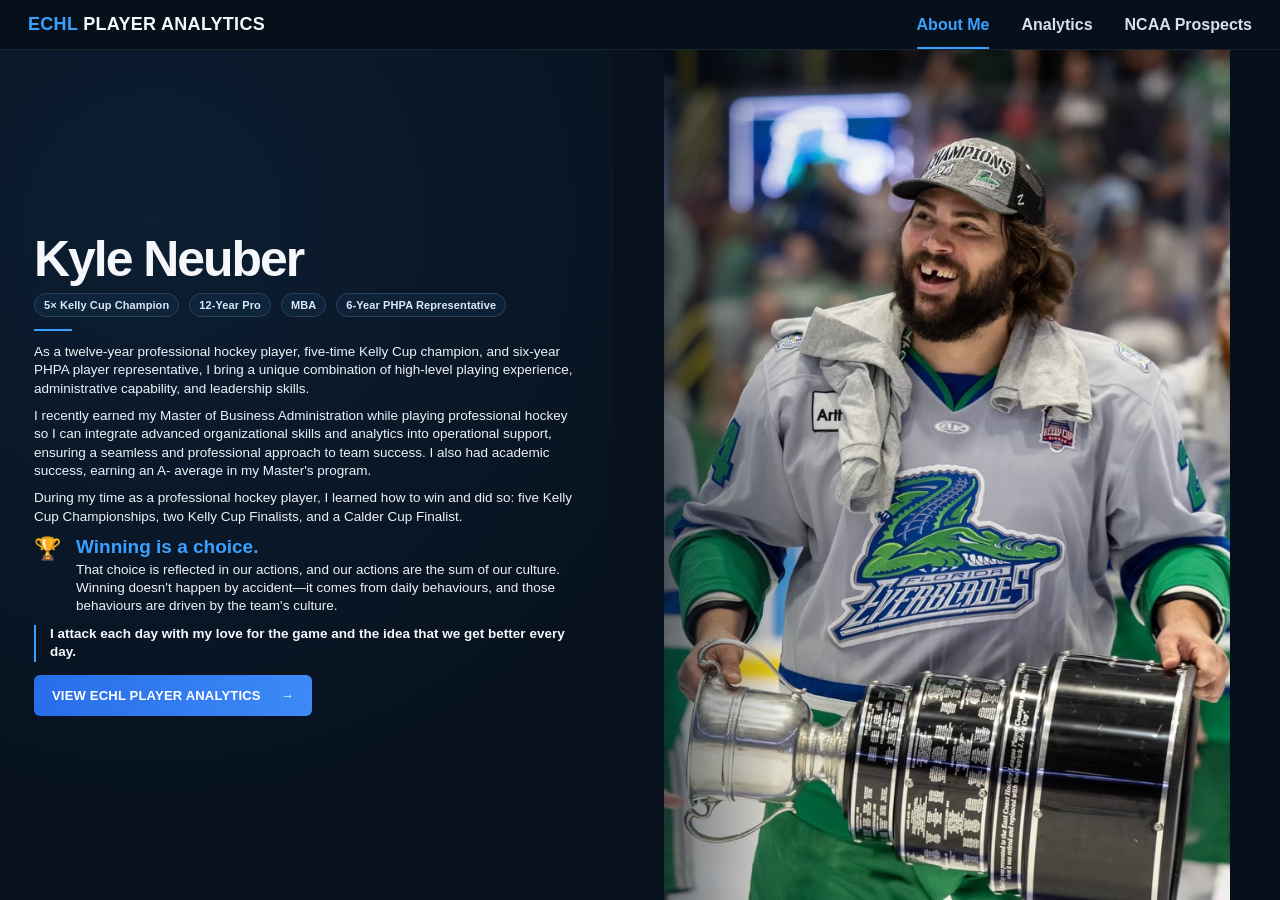
==== commit a80f8982: "Add files via upload" ====
--- a/index.html
+++ b/index.html
@@ -3,127 +3,53 @@
 <head>
   <meta charset="utf-8">
   <meta name="viewport" content="width=device-width,initial-scale=1">
-  <meta name="description" content="NCAA senior prospect forecasting — statistical comps and pro-league probability against historical outcomes.">
-  <title>NCAA Prospect Forecast</title>
-  <link rel="stylesheet" href="./style.css?v=27">
+  <meta name="description" content="Kyle Neuber — professional hockey player, leader, MBA graduate, and hockey analytics portfolio.">
+  <title>Kyle Neuber | Hockey Analytics</title>
+  <link rel="stylesheet" href="./style.css?v=29">
 </head>
-<body>
-  <main class="wrap analytics-wrap">
-    <header class="site-header compact">
-      <a class="brand" href="../index.html">NCAA <span>PROSPECT FORECAST</span></a>
-      <nav class="top-nav">
-        <a href="../index.html">About Me</a>
-        <a href="../analytics.html">ECHL Analytics</a>
-        <a class="active" href="./index.html">NCAA Prospects</a>
-      </nav>
-    </header>
+<body class="home-body">
+  <header class="home-nav">
+    <a class="brand" href="./index.html">ECHL <span>PLAYER ANALYTICS</span></a>
+    <nav class="top-nav">
+      <a class="active" href="./index.html">About Me</a>
+      <a href="./analytics.html">Analytics</a>
+        <a href="./ncaa/">NCAA Prospects</a>
+    </nav>
+  </header>
 
-    <section class="page-title">
-      <div>
-        <p class="eyebrow">SENIOR SCOUTING DATABASE</p>
-        <h1>NCAA Prospect Forecast</h1>
-        <p class="sub">Final-year-eligibility NCAA players only · Statistical comps vs. historical outcomes · Position-specific benchmarks</p>
+  <main class="about-hero">
+    <section class="about-copy">
+      <h1>Kyle Neuber</h1>
+<div class="achievement-strip">
+        <span>5× Kelly Cup Champion</span>
+        <span>12-Year Pro</span>
+        <span>MBA</span>
+        <span>6-Year PHPA Representative</span>
       </div>
+      <div class="accent-rule"></div>
+
+      <p>As a twelve-year professional hockey player, five-time Kelly Cup champion, and six-year PHPA player representative, I bring a unique combination of high-level playing experience, administrative capability, and leadership skills.</p>
+
+      <p>I recently earned my Master of Business Administration while playing professional hockey so I can integrate advanced organizational skills and analytics into operational support, ensuring a seamless and professional approach to team success. I also had academic success, earning an A- average in my Master's program.</p>
+
+      <p>During my time as a professional hockey player, I learned how to win and did so: five Kelly Cup Championships, two Kelly Cup Finalists, and a Calder Cup Finalist.</p>
+
+      <div class="winning-block">
+        <div class="trophy-icon">🏆</div>
+        <div>
+          <h2>Winning is a choice.</h2>
+          <p>That choice is reflected in our actions, and our actions are the sum of our culture. Winning doesn't happen by accident—it comes from daily behaviours, and those behaviours are driven by the team's culture.</p>
+        </div>
+      </div>
+
+      <blockquote>I attack each day with my love for the game and the idea that we get better every day.</blockquote>
+
+      <a class="cta" href="./analytics.html">VIEW ECHL PLAYER ANALYTICS <span>→</span></a>
     </section>
 
-    <section class="controls card" id="controls">
-      <label class="player-search">Player
-        <input id="player" list="players" placeholder="Search prospect" autocomplete="off">
-        <datalist id="players"></datalist>
-      </label>
-      <label>Position
-        <select id="position">
-          <option value="All">All</option>
-          <option value="F">Forwards</option>
-          <option value="D">Defensemen</option>
-        </select>
-      </label>
-      <label>Sort by
-        <select id="sortMode">
-          <option value="score">Comp score</option>
-          <option value="name">Name</option>
-        </select>
-      </label>
-      <div class="filter-hint">2025-26 season · players flagged as likely in their final year of NCAA eligibility (age 22+ or 4th+ observed season). Sorted by Comp Score by default — highest statistical translation to pro hockey first.</div>
+    <section class="about-photo" aria-label="Kyle Neuber holding the Kelly Cup">
+      <img src="./kyle-kelly-cup.jpg?v=4" alt="Kyle Neuber holding the Kelly Cup after a championship">
     </section>
-
-    <section class="hero card">
-      <div>
-        <p class="eyebrow">QUICK PROFILE</p>
-        <h2 id="playerName">Loading…</h2>
-        <p id="playerMeta" class="sub"></p>
-        <span class="badge-age" id="ageBadge"></span>
-      </div>
-      <div class="stats season-stats">
-        <div><span>GP</span><strong id="gp">—</strong></div>
-        <div><span>PTS</span><strong id="pts">—</strong></div>
-        <div><span>G</span><strong id="goals">—</strong></div>
-        <div><span>A</span><strong id="assists">—</strong></div>
-        <div><span>PIM</span><strong id="pim">—</strong></div>
-      </div>
-    </section>
-
-    <section class="card" id="projectionSection">
-      <div class="section-head">
-        <div><p class="eyebrow">PROJECTION</p><h3>Pro league forecast</h3></div>
-        <span class="note" id="nCompsNote"></span>
-      </div>
-      <div class="projection-grid">
-        <div>
-          <div class="score-panel">
-            <div class="score-value" id="scoreValue">—</div>
-            <div class="score-label">Comp Score</div>
-            <div class="score-sub">Weighted average outcome value across the 10 nearest historical comps. Higher = comps skew toward higher pro tiers.</div>
-          </div>
-          <div class="probability-bars" id="probabilityBars"></div>
-        </div>
-        <div class="comps-panel">
-          <h4 style="margin:0 0 10px;font-size:15px;color:#dbe6f4">Statistical comps</h4>
-          <div class="comps-list" id="compsList"></div>
-        </div>
-      </div>
-      <p class="chart-note">Comps are historical NCAA seniors (2018-19 through 2023-24 classes) with a resolved pro outcome, matched on a 29-metric percentile profile within the same position. "No pro yet / never" includes players who may still sign in an untracked league — it is not a judgment on their hockey career.</p>
-    </section>
-
-    <section class="card">
-      <div class="section-head">
-        <div><p class="eyebrow">PERCENTILE SNAPSHOT</p><h3>Player impact profile</h3></div>
-        <span class="note">Higher percentile = stronger result, vs. NCAA senior peers</span>
-      </div>
-      <div class="percentile-grid" id="profileSnapshot"></div>
-      <p class="chart-note">Percentiles are position- and season-specific, computed against the 2025-26 NCAA population.</p>
-    </section>
-
-    <section class="card">
-      <div class="section-head">
-        <div><p class="eyebrow">FULL REPORT</p><h3>Player analytics</h3></div>
-      </div>
-      <div class="table-wrap">
-        <table>
-          <thead><tr><th>Category</th><th>Metric</th><th>Per-game value</th><th>NCAA Avg</th><th>Percentile</th></tr></thead>
-          <tbody id="metrics"></tbody>
-        </table>
-      </div>
-    </section>
-
-    <section class="card info-grid" id="methodology">
-      <div>
-        <p class="eyebrow">METHODOLOGY</p>
-        <h3>How to read this</h3>
-      </div>
-      <div class="info-copy">
-        <p><strong>Who's included:</strong> only NCAA players flagged as likely in their final year of eligibility (age 22+ or their 4th+ observed NCAA season in our data). This is a heuristic, not a roster fact — class year isn't in the source data, so it's inferred and can be wrong at the margins.</p>
-        <p><strong>Percentiles:</strong> same methodology as the ECHL Player Analytics site — position-specific, season-specific, per-game rates, lower-is-better metrics inverted (Puck Loss Rate, DZ Puck Losses, and similar "against" metrics).</p>
-        <p><strong>Comp matching:</strong> each prospect is compared to historical NCAA seniors on their full percentile profile (metrics both players have data for), restricted to the same position. The 10 closest matches become the comp list.</p>
-        <p><strong>Outcome labels:</strong> comp outcomes come from tracking the same player across every league in our dataset (NCAA, NHL, AHL, ECHL, DEL) by name and date of birth. Only NCAA classes with enough runway to see an outcome (2018-19 through 2023-24) are used as comps.</p>
-        <p><strong>League weighting is tunable:</strong> the Comp Score is a weighted average across comps using an editable league-value scale (NHL > AHL ≈ DEL > ECHL). Changing those weights changes the score, not the underlying comps or probabilities.</p>
-        <p><strong>Read the odds honestly:</strong> across this year's flagged senior class, average NHL probability sits in the low single digits — that's the real base rate, not a bug. Most senior comps land in ECHL/AHL territory or no resolved pro outcome at all.</p>
-        <p><strong>Data source:</strong> InStat player-tracking data, 2018-19 through 2025-26.</p>
-      </div>
-    </section>
-
-    <footer><span>© 2026 Kyle Neuber</span><span>Data sourced from InStat</span></footer>
   </main>
-  <script src="./app.js?v=27"></script>
 </body>
 </html>
--- a/style.css
+++ b/style.css
@@ -1,3 +1,4 @@
+
 :root{
   --bg:#07111d;
   --bg2:#0a1422;
@@ -8,12 +9,6 @@
   --muted:#a9b6c7;
   --accent:#3aa0ff;
   --accent2:#286de9;
-
-  --tier-nhl:#3aa0ff;
-  --tier-ahl:#4f8fd6;
-  --tier-del:#2fb8a3;
-  --tier-echl:#7e93ac;
-  --tier-none:#4a5568;
 }
 *{box-sizing:border-box}
 html{scroll-behavior:smooth}
@@ -29,7 +24,49 @@
 .top-nav{display:flex;gap:32px}
 .top-nav a{color:#d8e0eb;text-decoration:none;font-weight:700;padding:20px 0 16px;border-bottom:2px solid transparent}
 .top-nav a.active,.top-nav a:hover{color:var(--accent);border-color:var(--accent)}
-
+.home-nav{
+  height:58px;padding:0 30px;display:flex;align-items:center;justify-content:space-between;
+  border-bottom:1px solid rgba(255,255,255,.08);background:#06101b;position:relative;z-index:5
+}
+
+/* ABOUT / LANDING PAGE */
+.home-body{min-height:100vh;background:#06101b}
+.about-hero{
+  min-height:calc(100vh - 58px);
+  display:grid;grid-template-columns:minmax(430px,46%) minmax(0,54%);
+  background:radial-gradient(circle at 12% 20%,#0c1e32 0,#07111d 48%,#06101b 100%);
+}
+.about-copy{
+  padding:58px 38px 40px 38px;max-width:600px;align-self:center;
+  position:relative;z-index:2
+}
+.about-copy h1{font-size:clamp(48px,6vw,74px);line-height:.95;margin:0 0 14px;letter-spacing:-2px}
+.motto{margin:0;color:#c3cad5;font-style:italic;font-size:20px}
+.accent-rule{width:38px;height:2px;background:var(--accent);margin:24px 0}
+.about-copy>p{font-size:16px;line-height:1.55;color:#eef2f8;margin:0 0 18px}
+.winning-block{display:grid;grid-template-columns:40px 1fr;gap:14px;margin:20px 0}
+.trophy-icon{font-size:28px;color:var(--accent)}
+.winning-block h2{margin:0 0 6px;color:var(--accent);font-size:24px}
+.winning-block p{margin:0;color:#eef2f8;line-height:1.5}
+blockquote{
+  margin:20px 0 24px;padding:0 0 0 14px;border-left:2px solid var(--accent);
+  font-size:17px;font-weight:800;line-height:1.5
+}
+.cta{
+  display:inline-flex;align-items:center;gap:20px;text-decoration:none;background:linear-gradient(90deg,var(--accent2),#3d8af7);
+  color:white;font-weight:900;padding:17px 22px;border-radius:6px;letter-spacing:.2px
+}
+.cta:hover{filter:brightness(1.08)}
+.about-photo{position:relative;min-height:calc(100vh - 58px);overflow:hidden}
+.about-photo:before{
+  content:"";position:absolute;inset:0;z-index:1;
+  background:linear-gradient(90deg,#07111d 0%,rgba(7,17,29,.58) 8%,rgba(7,17,29,.08) 25%,rgba(7,17,29,0) 48%)
+}
+.about-photo img{
+  width:100%;height:100%;object-fit:cover;object-position:center 27%;display:block;
+}
+
+/* ANALYTICS PAGE */
 .wrap{max-width:1180px;margin:auto;padding:26px 20px 70px}
 .analytics-wrap{padding-top:0}
 .site-header.compact{
@@ -42,34 +79,20 @@
 .eyebrow{font-size:12px;font-weight:900;letter-spacing:1.6px;color:var(--accent);margin:0}
 .sub,.note,.chart-note{color:var(--muted)}
 .card{background:rgba(17,28,44,.96);border:1px solid var(--line);border-radius:12px;padding:18px;margin:14px 0}
-.controls{
-  display:grid;
-  grid-template-columns:minmax(280px,1fr) 150px 130px;
-  gap:16px;
-}
+.controls{display:flex;gap:16px}
 .controls label{font-size:11px;font-weight:900;color:var(--muted);display:flex;flex-direction:column;gap:7px}
+.player-search{flex:1}
 select,input{background:#081321;border:1px solid #31465f;color:white;border-radius:7px;padding:11px 12px;font-size:16px;width:100%}
-.filter-hint{grid-column:1/-1;margin-top:-4px;color:#8091a8;font-size:11px}
-
-.hero{display:flex;justify-content:space-between;align-items:center;gap:25px;flex-wrap:wrap}
+.hero{display:flex;justify-content:space-between;align-items:center;gap:25px}
 .hero h2{font-size:34px;margin:5px 0}
 .stats{display:grid;grid-template-columns:repeat(5,minmax(90px,1fr));gap:10px}
-.stats div{background:#0b1625;border:1px solid var(--line);padding:12px;border-radius:8px;text-align:center}
+.stats div{background:#0b1625;border:1px solid var(--line);padding:12px;border-radius:8px}
 .stats span{display:block;color:var(--muted);font-size:10px;font-weight:900}
-.stats strong{font-size:21px;font-variant-numeric:tabular-nums}
-
-.section-head{display:flex;justify-content:space-between;align-items:end;gap:20px;flex-wrap:wrap}
+.stats strong{font-size:21px}
+.section-head{display:flex;justify-content:space-between;align-items:end;gap:20px}
 .section-head h3{font-size:22px;margin:4px 0}
-
-.percentile-grid{display:grid;grid-template-columns:repeat(7,minmax(105px,1fr));gap:14px;padding:20px 4px 12px}
-.percentile-card{text-align:center}
-.percentile-card-label{min-height:38px;display:flex;align-items:flex-end;justify-content:center;padding-bottom:9px;font-size:14px;font-weight:800;color:#dbe6f4}
-.percentile-card-box{width:min(100%,135px);aspect-ratio:1/1;margin:0 auto;display:flex;align-items:center;justify-content:center;border-radius:10px;border:1px solid #3b6d95;color:#fff;font-size:40px;font-weight:900}
-.percentile-card-box.at-or-above-midpoint{background:#1d5d8d}
-.percentile-card-box.below-midpoint{background:#8a4650;border-color:#a65a64}
-@media(max-width:1100px){.percentile-grid{grid-template-columns:repeat(4,1fr)}}
-@media(max-width:760px){.percentile-grid{grid-template-columns:repeat(2,1fr)}}
-
+.chart-wrap{height:390px;margin-top:18px}
+.chart-note{font-size:12px}
 .table-wrap{overflow:auto;margin-top:14px}
 table{width:100%;border-collapse:collapse;min-width:760px}
 th,td{padding:10px 12px;border-bottom:1px solid var(--line);text-align:left}
@@ -79,45 +102,336 @@
 .pct{display:flex;align-items:center;gap:9px}
 .bar{width:95px;height:7px;background:#243247;border-radius:99px;overflow:hidden}
 .bar i{display:block;height:100%;background:var(--accent)}
-
 .info-grid{display:grid;grid-template-columns:minmax(220px,.7fr) minmax(0,1.8fr);gap:28px}
 .info-copy p{margin:0 0 12px;line-height:1.55;color:var(--muted)}
 .info-copy strong{color:var(--text)}
 footer{display:flex;justify-content:space-between;color:#71839b;font-size:12px;padding:18px 4px}
 
-/* ---- Projection panel ---- */
-.projection-grid{display:grid;grid-template-columns:minmax(260px,.85fr) minmax(0,1.4fr);gap:26px;margin-top:16px}
-@media(max-width:900px){.projection-grid{grid-template-columns:1fr}}
-
-.score-panel{background:#0b1625;border:1px solid var(--line);border-radius:10px;padding:20px;text-align:center;margin-bottom:18px}
-.score-value{font-size:52px;font-weight:900;color:var(--accent);line-height:1}
-.score-label{color:var(--muted);font-size:11px;font-weight:900;letter-spacing:1px;text-transform:uppercase;margin-top:6px}
-.score-sub{color:var(--muted);font-size:12px;margin-top:10px;line-height:1.4}
-
-.prob-row{display:grid;grid-template-columns:88px 1fr 50px;align-items:center;gap:10px;margin:9px 0}
-.prob-label{font-size:12px;font-weight:800;color:#dbe6f4}
-.prob-track{height:14px;background:#1a2537;border-radius:99px;overflow:hidden}
-.prob-fill{height:100%;border-radius:99px}
-.prob-pct{font-size:13px;font-weight:800;text-align:right;font-variant-numeric:tabular-nums}
-
-.comps-list{display:flex;flex-direction:column;gap:8px}
-.comp-row{display:grid;grid-template-columns:1.6fr 1fr 90px 70px;gap:10px;align-items:center;background:#0b1625;border:1px solid var(--line);border-radius:8px;padding:10px 12px}
-.comp-name{font-weight:800;font-size:14px}
-.comp-meta{color:var(--muted);font-size:12px}
-.comp-outcome{font-size:11px;font-weight:900;text-align:center;padding:5px 8px;border-radius:99px;letter-spacing:.3px}
-.comp-sim{font-size:12px;color:var(--muted);text-align:right}
-@media(max-width:640px){
-  .comp-row{grid-template-columns:1fr;text-align:left}
-  .comp-sim{text-align:left}
-}
-
-.badge-age{display:inline-flex;gap:6px;align-items:center;background:#0b1625;border:1px solid var(--line);border-radius:99px;padding:5px 12px;font-size:12px;color:var(--muted);font-weight:700}
-
+@media(max-width:900px){
+  .about-hero{grid-template-columns:1fr}
+  .about-copy{max-width:none;padding:42px 24px 36px}
+  .about-photo{min-height:70vh}
+  .about-photo:before{background:linear-gradient(180deg,#07111d 0%,rgba(7,17,29,.25) 18%,rgba(7,17,29,0) 50%)}
+}
 @media(max-width:760px){
-  .controls{grid-template-columns:1fr}
-  .page-title{display:block}
-  .hero{display:block}
+  .home-nav{padding:0 18px}
+  .top-nav{gap:18px}
+  .brand{font-size:15px}
+  .about-copy h1{font-size:48px}
+  .motto{font-size:17px}
+  .page-title,.hero{display:block}
   .stats{grid-template-columns:repeat(2,1fr);margin-top:18px}
+  .controls{flex-direction:column}
   .section-head{display:block}
+  .chart-wrap{height:470px}
   .info-grid{grid-template-columns:1fr}
 }
+
+/* v4 */
+img{max-width:100%}.about-copy p{overflow-wrap:anywhere}
+
+
+/* v5 — compact one-screen About page */
+@media (min-width: 901px) and (min-height: 700px) {
+  .home-nav{
+    height:50px;
+    padding:0 28px;
+  }
+  .home-nav .top-nav a{
+    padding:16px 0 13px;
+  }
+  .about-hero{
+    height:calc(100vh - 50px);
+    min-height:0;
+    grid-template-columns:minmax(500px,48%) minmax(0,52%);
+    overflow:hidden;
+  }
+  .about-copy{
+    padding:24px 34px 22px;
+    max-width:680px;
+    align-self:center;
+  }
+  .about-copy h1{
+    font-size:clamp(44px,4.2vw,62px);
+    margin-bottom:8px;
+  }
+  .motto{
+    font-size:16px;
+  }
+  .accent-rule{
+    margin:14px 0;
+  }
+  .about-copy>p{
+    font-size:14px;
+    line-height:1.38;
+    margin-bottom:10px;
+  }
+  .winning-block{
+    grid-template-columns:32px 1fr;
+    gap:10px;
+    margin:11px 0;
+  }
+  .trophy-icon{
+    font-size:22px;
+  }
+  .winning-block h2{
+    font-size:20px;
+    margin-bottom:3px;
+  }
+  .winning-block p{
+    font-size:14px;
+    line-height:1.35;
+  }
+  blockquote{
+    margin:11px 0 14px;
+    font-size:14px;
+    line-height:1.35;
+  }
+  .cta{
+    padding:13px 18px;
+    font-size:13px;
+  }
+  .about-photo{
+    min-height:0;
+    height:100%;
+  }
+  .about-photo img{
+    height:100%;
+    object-position:center 28%;
+  }
+}
+
+/* v6 — show the full championship photo on the About page */
+@media (min-width: 901px) {
+  .about-photo{
+    display:flex;
+    align-items:center;
+    justify-content:center;
+    background:#06101b;
+  }
+  .about-photo img{
+    width:100%;
+    height:100%;
+    object-fit:contain;
+    object-position:center center;
+  }
+  .about-photo:before{
+    pointer-events:none;
+  }
+}
+
+/* v7 — About page typography polish and achievement strip */
+.achievement-strip{
+  display:flex;
+  flex-wrap:wrap;
+  gap:8px 10px;
+  margin:10px 0 2px;
+}
+.achievement-strip span{
+  display:inline-flex;
+  align-items:center;
+  min-height:28px;
+  padding:6px 10px;
+  border:1px solid #28415e;
+  border-radius:999px;
+  background:rgba(20,48,76,.42);
+  color:#d9e9fb;
+  font-size:12px;
+  font-weight:800;
+  letter-spacing:.1px;
+}
+@media (min-width: 901px) and (min-height: 700px){
+  .about-copy h1{
+    font-size:clamp(40px,3.9vw,56px);
+    margin-bottom:7px;
+  }
+  .motto{
+    font-size:15px;
+  }
+  .achievement-strip{
+    margin:9px 0 1px;
+  }
+  .achievement-strip span{
+    min-height:24px;
+    padding:5px 9px;
+    font-size:11px;
+  }
+  .accent-rule{
+    margin:12px 0;
+  }
+  .about-copy>p{
+    font-size:13.5px;
+    line-height:1.36;
+    margin-bottom:9px;
+  }
+  .winning-block{
+    margin:10px 0;
+  }
+  .winning-block h2{
+    font-size:19px;
+  }
+  .winning-block p{
+    font-size:13.5px;
+    line-height:1.34;
+  }
+  blockquote{
+    margin:10px 0 13px;
+    font-size:13.5px;
+    line-height:1.34;
+  }
+}
+
+/* v8 — traditional season stats */
+.season-stats strong{font-variant-numeric:tabular-nums}.season-stats div{min-width:86px}
+
+/* v9 — ordered report + quick profile polish */
+.season-stats{
+  align-items:stretch;
+}
+.season-stats div{
+  text-align:center;
+}
+
+/* v10 — five-metric percentile snapshot */
+.chart-wrap{height:330px}
+@media(max-width:760px){.chart-wrap{height:380px}}
+
+/* v11 — square percentile cards + global player search */
+.percentile-grid{
+  display:grid;
+  grid-template-columns:repeat(5,minmax(120px,1fr));
+  gap:18px;
+  padding:18px 4px 10px;
+}
+.percentile-card{
+  min-width:0;
+  text-align:center;
+}
+.percentile-card-label{
+  min-height:42px;
+  display:flex;
+  align-items:flex-end;
+  justify-content:center;
+  padding:0 4px 9px;
+  color:#dbe6f4;
+  font-size:15px;
+  font-weight:700;
+}
+.percentile-card-box{
+  aspect-ratio:1/1;
+  max-width:155px;
+  margin:0 auto;
+  display:flex;
+  align-items:center;
+  justify-content:center;
+  border-radius:9px;
+  border:1px solid #315476;
+  background:#1d5d8d;
+  box-shadow:inset 0 0 0 1px rgba(255,255,255,.03);
+  color:#fff;
+  font-size:clamp(32px,3.2vw,52px);
+  font-weight:900;
+  letter-spacing:-1.5px;
+  font-variant-numeric:tabular-nums;
+}
+@media(max-width:900px){
+  .percentile-grid{grid-template-columns:repeat(3,1fr)}
+}
+@media(max-width:560px){
+  .percentile-grid{grid-template-columns:repeat(2,1fr);gap:12px}
+  .percentile-card-label{font-size:13px}
+}
+
+/* v12 — force square percentile card layout */
+#profileChart,.chart-wrap{display:none!important}
+.percentile-grid{
+  display:grid!important;
+  grid-template-columns:repeat(5,minmax(120px,1fr));
+  gap:18px;
+  padding:20px 4px 12px;
+}
+.percentile-card{text-align:center}
+.percentile-card-label{
+  min-height:38px;
+  display:flex;
+  align-items:flex-end;
+  justify-content:center;
+  padding-bottom:9px;
+  font-size:15px;
+  font-weight:800;
+  color:#dbe6f4;
+}
+.percentile-card-box{
+  width:min(100%,150px);
+  aspect-ratio:1/1;
+  margin:0 auto;
+  display:flex;
+  align-items:center;
+  justify-content:center;
+  border-radius:10px;
+  background:#1d5d8d;
+  border:1px solid #3b6d95;
+  color:#fff;
+  font-size:46px;
+  font-weight:900;
+}
+@media(max-width:900px){.percentile-grid{grid-template-columns:repeat(3,1fr)}}
+@media(max-width:560px){.percentile-grid{grid-template-columns:repeat(2,1fr)}}
+
+/* v13 — seven-metric player impact snapshot */
+.percentile-grid{
+  grid-template-columns:repeat(7,minmax(105px,1fr))!important;
+  gap:14px!important;
+}
+.percentile-card-box{
+  max-width:135px;
+}
+.percentile-card-label{
+  font-size:14px;
+}
+@media(max-width:1100px){
+  .percentile-grid{grid-template-columns:repeat(4,1fr)!important}
+}
+@media(max-width:760px){
+  .percentile-grid{grid-template-columns:repeat(2,1fr)!important}
+}
+
+/* v18 — stable percentile colors */
+.percentile-card-box.at-or-above-midpoint{
+  background:#1d5d8d !important;
+  border-color:#3b6d95 !important;
+}
+.percentile-card-box.below-midpoint{
+  background:#8a4650 !important;
+  border-color:#a65a64 !important;
+}
+
+/* v23 — season/team/player controls */
+.controls > label:first-child{flex:0 0 150px}
+.controls > label:nth-child(2){flex:0 0 260px}
+.controls .player-search{flex:1}
+@media(max-width:760px){
+  .controls > label:first-child,
+  .controls > label:nth-child(2){flex:1 1 auto}
+}
+
+/* v24 — make 3-filter controls unmistakable */
+.controls{
+  display:grid !important;
+  grid-template-columns:150px 260px minmax(280px,1fr) !important;
+  gap:16px !important;
+}
+.controls > label{
+  width:100% !important;
+}
+@media(max-width:820px){
+  .controls{grid-template-columns:1fr !important;}
+}
+
+/* v25 — filter-aware player suggestions */
+.filter-hint{
+  grid-column:1 / -1;
+  margin-top:-4px;
+  color:#8091a8;
+  font-size:11px;
+}
